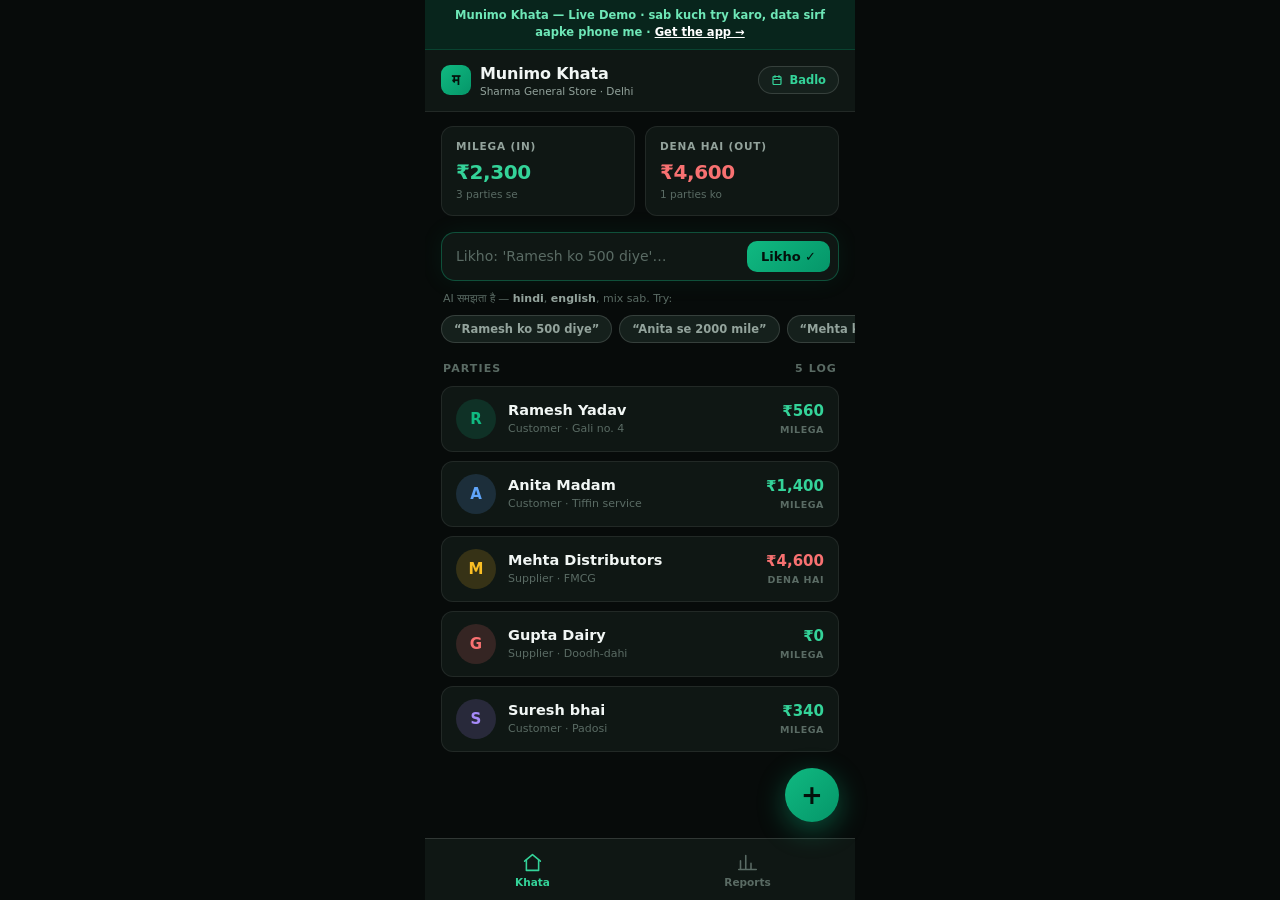
==== demo/khata/index.html @ 2776ffd5 "World-class redesign: cinematic product-first site with live in-browser demos New design system (ass" ====
<!DOCTYPE html>
<html lang="en">
<head>
<meta charset="UTF-8">
<meta name="viewport" content="width=device-width, initial-scale=1.0, maximum-scale=1.0, user-scalable=no">
<meta name="mobile-web-app-capable" content="yes">
<meta name="apple-mobile-web-app-capable" content="yes">
<meta name="theme-color" content="#10b981">
<title>Munimo Khata — Live Demo</title>
<meta name="robots" content="noindex">
<link rel="icon" type="image/svg+xml" href="../../assets/munimo-icon.svg">
<style>
:root{
  --bg:#070b0a;--bg2:#0a100e;--surface:#0f1714;--s2:#15201c;--s3:#1b2920;
  --b:rgba(255,255,255,.08);--b2:rgba(255,255,255,.14);
  --t:#f1f6f4;--m:#93a39c;--f:#5a6b64;
  --em:#10b981;--em2:#34d399;--em3:#6ee7b7;
  --gold:#fbbf24;--red:#f87171;--blue:#60a5fa;
  --r:12px;
  --safe-bottom: env(safe-area-inset-bottom, 0px);
}
*{box-sizing:border-box;margin:0;padding:0;-webkit-tap-highlight-color:transparent}
html,body{height:100%;max-width:430px;margin:0 auto;background:var(--bg);overflow:hidden}
body{font-family:system-ui,-apple-system,'Segoe UI',Roboto,'Noto Sans','Noto Sans Devanagari',sans-serif;color:var(--t);font-size:15px;line-height:1.5;-webkit-font-smoothing:antialiased;display:flex;flex-direction:column}
button{cursor:pointer;font-family:inherit;border:none;background:none;color:inherit}
input,select{font-family:inherit}

.demo-bar{background:rgba(16,185,129,.15);border-bottom:1px solid rgba(16,185,129,.2);padding:7px 14px;font-size:11.5px;font-weight:600;color:var(--em3);text-align:center;flex-shrink:0}
.demo-bar a{color:#fff;text-decoration:underline}

.header{padding:12px 16px;display:flex;align-items:center;justify-content:space-between;border-bottom:1px solid var(--b);flex-shrink:0;background:var(--surface)}
.hleft{display:flex;align-items:center;gap:9px}
.hlogo{width:30px;height:30px;border-radius:9px;background:linear-gradient(135deg,#10b981,#059669);display:flex;align-items:center;justify-content:center;font-weight:800;color:#04110b;font-size:15px}
.htitle{font-weight:800;font-size:16px;letter-spacing:-.01em}
.hsub{font-size:10.5px;color:var(--m);margin-top:-2px}
.bizswitch{background:var(--s2);border:1px solid var(--b2);border-radius:20px;padding:6px 12px;font-size:11.5px;font-weight:700;color:var(--em2);display:flex;align-items:center;gap:6px}

.main{flex:1;overflow-y:auto;padding-bottom:calc(70px + var(--safe-bottom));position:relative;overscroll-behavior:contain}
.screen{display:none}
.screen.active{display:block;animation:fadein .18s ease}
@keyframes fadein{from{opacity:0;transform:translateY(6px)}to{opacity:1;transform:none}}

/* summary */
.summary{display:flex;gap:10px;padding:14px 16px 6px}
.sumcard{flex:1;background:var(--surface);border:1px solid var(--b);border-radius:var(--r);padding:12px 14px}
.sumcard .lbl{font-size:10.5px;font-weight:700;letter-spacing:.08em;text-transform:uppercase;color:var(--m)}
.sumcard .val{font-size:20px;font-weight:800;margin-top:2px;letter-spacing:-.02em}
.val.green{color:var(--em2)}
.val.red{color:var(--red)}
.sumcard .hint{font-size:10.5px;color:var(--f)}

/* smart entry */
.smartwrap{padding:10px 16px 4px}
.smart{display:flex;gap:8px;background:var(--surface);border:1px solid rgba(16,185,129,.35);border-radius:14px;padding:8px 8px 8px 14px;box-shadow:0 0 24px rgba(16,185,129,.08)}
.smart input{flex:1;background:none;border:none;outline:none;color:var(--t);font-size:14px;min-width:0}
.smart input::placeholder{color:var(--f)}
.smart .go{background:linear-gradient(135deg,#10b981,#059669);color:#04110b;font-weight:800;border-radius:10px;padding:8px 14px;font-size:13px;flex-shrink:0}
.smarthint{font-size:11px;color:var(--f);padding:6px 18px 0;line-height:1.5}
.smarthint b{color:var(--m);font-weight:600}
.chiprow{display:flex;gap:7px;padding:8px 16px 2px;overflow-x:auto;scrollbar-width:none}
.chiprow::-webkit-scrollbar{display:none}
.chip{flex-shrink:0;background:var(--s2);border:1px solid var(--b2);border-radius:18px;padding:6px 12px;font-size:11.5px;font-weight:600;color:var(--m);transition:all .15s}
.chip:active{transform:scale(.96);border-color:var(--em);color:var(--em2)}

/* parties */
.sect-title{padding:16px 18px 8px;font-size:11px;font-weight:800;letter-spacing:.1em;text-transform:uppercase;color:var(--f);display:flex;justify-content:space-between;align-items:center}
.plist{padding:0 16px}
.party{display:flex;align-items:center;gap:12px;background:var(--surface);border:1px solid var(--b);border-radius:var(--r);padding:12px 14px;margin-bottom:9px;cursor:pointer;transition:border-color .15s,transform .1s}
.party:active{transform:scale(.99);border-color:var(--b2)}
.pav{width:40px;height:40px;border-radius:50%;display:flex;align-items:center;justify-content:center;font-weight:800;font-size:15px;flex-shrink:0}
.pinfo{flex:1;min-width:0}
.pname{font-weight:700;font-size:14.5px;white-space:nowrap;overflow:hidden;text-overflow:ellipsis}
.pmeta{font-size:11px;color:var(--f)}
.pbal{text-align:right}
.pbal .amt{font-weight:800;font-size:15px}
.pbal .tag{font-size:9.5px;font-weight:700;letter-spacing:.06em;text-transform:uppercase;color:var(--f)}

/* ledger screen */
.back{display:flex;align-items:center;gap:8px;padding:14px 18px 4px;color:var(--em2);font-weight:700;font-size:13px}
.lhead{display:flex;align-items:center;gap:12px;padding:10px 18px}
.lbal{margin:6px 16px 12px;background:var(--surface);border:1px solid var(--b);border-radius:var(--r);padding:14px;display:flex;justify-content:space-between;align-items:center}
.lbal .big{font-size:24px;font-weight:800;letter-spacing:-.02em}
.wabtn{background:rgba(37,211,102,.14);border:1px solid rgba(37,211,102,.4);color:#4ade80;border-radius:10px;padding:9px 13px;font-weight:700;font-size:12px}
.entries{padding:0 16px}
.entry{display:flex;justify-content:space-between;gap:10px;background:var(--surface);border:1px solid var(--b);border-radius:var(--r);padding:11px 14px;margin-bottom:8px;animation:fadein .25s ease}
.entry .note{font-size:13.5px;font-weight:600}
.entry .date{font-size:10.5px;color:var(--f)}
.entry .eamt{font-weight:800;font-size:15px;text-align:right}
.entry .rb{font-size:10px;color:var(--f);text-align:right}

/* reports */
.repcard{margin:12px 16px;background:var(--surface);border:1px solid var(--b);border-radius:var(--r);padding:16px}
.repcard h3{font-size:13px;margin-bottom:10px}
.bar{display:flex;align-items:center;gap:10px;margin-bottom:9px}
.bar .bl{width:64px;font-size:11px;color:var(--m);flex-shrink:0}
.bar .bt{flex:1;height:14px;background:var(--s2);border-radius:7px;overflow:hidden}
.bar .bf{height:100%;border-radius:7px;background:linear-gradient(90deg,#059669,#34d399);transition:width .6s cubic-bezier(.2,.8,.2,1)}
.bar .bv{width:70px;font-size:11px;font-weight:700;text-align:right;flex-shrink:0}

/* toast */
.toast{position:fixed;left:50%;bottom:calc(84px + var(--safe-bottom));transform:translateX(-50%) translateY(20px);background:#0c1512;border:1px solid rgba(16,185,129,.5);color:var(--em3);padding:11px 18px;border-radius:12px;font-size:13px;font-weight:600;opacity:0;pointer-events:none;transition:all .25s;z-index:99;box-shadow:0 10px 40px rgba(0,0,0,.6);max-width:88%;text-align:center}
.toast.show{opacity:1;transform:translateX(-50%) translateY(0)}

/* bottom nav */
.bottomnav{position:fixed;bottom:0;left:50%;transform:translateX(-50%);width:100%;max-width:430px;height:calc(62px + var(--safe-bottom));padding-bottom:var(--safe-bottom);background:var(--surface);border-top:1px solid var(--b2);display:flex;z-index:50}
.tab{flex:1;display:flex;flex-direction:column;align-items:center;justify-content:center;gap:3px;color:var(--f);font-size:10.5px;font-weight:600;transition:color .15s}
.tab.active{color:var(--em2)}
.tab svg{width:21px;height:21px;stroke:currentColor;fill:none;stroke-width:1.8;stroke-linecap:round;stroke-linejoin:round}

/* modal add entry */
.sheet{position:fixed;inset:0;background:rgba(0,0,0,.6);backdrop-filter:blur(3px);display:none;align-items:flex-end;justify-content:center;z-index:80}
.sheet.open{display:flex}
.sheetin{width:100%;max-width:430px;background:var(--bg2);border-top:1px solid var(--b2);border-radius:20px 20px 0 0;padding:18px 18px calc(18px + var(--safe-bottom));animation:up .22s cubic-bezier(.2,.8,.2,1)}
@keyframes up{from{transform:translateY(40%);opacity:.4}to{transform:none;opacity:1}}
.sheetin h3{font-size:15px;margin-bottom:12px}
.gavegot{display:flex;gap:8px;margin-bottom:12px}
.gg{flex:1;border-radius:12px;padding:12px;font-weight:800;font-size:14px;border:1px solid var(--b2);background:var(--s2);color:var(--m)}
.gg.gave.sel{background:rgba(248,113,113,.15);border-color:var(--red);color:var(--red)}
.gg.got.sel{background:rgba(16,185,129,.15);border-color:var(--em);color:var(--em2)}
.field{margin-bottom:11px}
.field label{display:block;font-size:11px;font-weight:700;color:var(--m);margin-bottom:5px;letter-spacing:.05em;text-transform:uppercase}
.field input,.field select{width:100%;background:var(--s2);border:1px solid var(--b2);border-radius:10px;padding:11px 13px;color:var(--t);font-size:15px;outline:none}
.field input:focus{border-color:var(--em)}
.savebtn{width:100%;background:linear-gradient(135deg,#10b981,#059669);color:#04110b;font-weight:800;font-size:15px;border-radius:12px;padding:14px;margin-top:4px}
.cancel{width:100%;text-align:center;color:var(--f);font-size:13px;font-weight:600;padding:12px 0 0}

/* fab */
.fab{position:fixed;right:calc(50% - 215px + 16px);bottom:calc(78px + var(--safe-bottom));width:54px;height:54px;border-radius:50%;background:linear-gradient(135deg,#10b981,#059669);color:#04110b;font-size:26px;font-weight:700;display:flex;align-items:center;justify-content:center;box-shadow:0 8px 28px rgba(16,185,129,.4);z-index:60;transition:transform .15s}
@media (max-width:430px){.fab{right:16px}}
.fab:active{transform:scale(.93)}
</style>
</head>
<body>
<div class="demo-bar">Munimo Khata — Live Demo · sab kuch try karo, data sirf aapke phone me · <a href="../../khata.html">Get the app →</a></div>

<header class="header">
  <div class="hleft">
    <div class="hlogo">म</div>
    <div>
      <div class="htitle">Munimo Khata</div>
      <div class="hsub" id="bizname">Sharma General Store · Delhi</div>
    </div>
  </div>
  <button class="bizswitch" id="bizbtn">
    <svg width="12" height="12" viewBox="0 0 24 24" fill="none" stroke="currentColor" stroke-width="2.4" stroke-linecap="round"><path d="M8 3v4M16 3v4M4 11h16M4 7a2 2 0 012-2h12a2 2 0 012 2v12a2 2 0 01-2 2H6a2 2 0 01-2-2z"/></svg>
    Badlo
  </button>
</header>

<main class="main">
  <!-- HOME -->
  <section class="screen active" id="scr-home">
    <div class="summary">
      <div class="sumcard"><div class="lbl">Milega (In)</div><div class="val green" id="sum-in">₹0</div><div class="hint" id="sum-in-n"></div></div>
      <div class="sumcard"><div class="lbl">Dena hai (Out)</div><div class="val red" id="sum-out">₹0</div><div class="hint" id="sum-out-n"></div></div>
    </div>

    <div class="smartwrap">
      <div class="smart">
        <input id="smartin" type="text" placeholder="Likho: 'Ramesh ko 500 diye'…" autocomplete="off">
        <button class="go" id="smartgo">Likho ✓</button>
      </div>
    </div>
    <div class="smarthint">AI समझता है — <b>hindi</b>, <b>english</b>, mix sab. Try:</div>
    <div class="chiprow" id="chips"></div>

    <div class="sect-title"><span>Parties</span><span id="pcount"></span></div>
    <div class="plist" id="plist"></div>
  </section>

  <!-- LEDGER -->
  <section class="screen" id="scr-ledger">
    <button class="back" id="backbtn">
      <svg width="16" height="16" viewBox="0 0 24 24" fill="none" stroke="currentColor" stroke-width="2.4" stroke-linecap="round" stroke-linejoin="round"><path d="M15 18l-6-6 6-6"/></svg>
      Sab parties
    </button>
    <div class="lhead">
      <div class="pav" id="lav" style="background:rgba(16,185,129,.18);color:var(--em2)">R</div>
      <div>
        <div class="pname" id="lname" style="font-size:17px">—</div>
        <div class="pmeta" id="lmeta">—</div>
      </div>
    </div>
    <div class="lbal">
      <div>
        <div class="sumcard-lbl" style="font-size:10.5px;font-weight:700;letter-spacing:.08em;text-transform:uppercase;color:var(--m)" id="lbal-lbl">Balance</div>
        <div class="big" id="lbal-amt">₹0</div>
      </div>
      <button class="wabtn" id="remindbtn">WhatsApp yaad dilao</button>
    </div>
    <div class="sect-title"><span>Len-den</span></div>
    <div class="entries" id="entries"></div>
  </section>

  <!-- REPORTS -->
  <section class="screen" id="scr-reports">
    <div class="sect-title" style="padding-top:20px"><span>Is mahine ka hisaab</span></div>
    <div class="repcard">
      <h3 id="rep-month">July 2026</h3>
      <div id="repbars"></div>
    </div>
    <div class="repcard">
      <h3>Business ki sehat</h3>
      <div class="bar"><div class="bl">Milega</div><div class="bt"><div class="bf" id="rb-in" style="width:0%"></div></div><div class="bv green" id="rv-in">₹0</div></div>
      <div class="bar"><div class="bl">Dena</div><div class="bt"><div class="bf" id="rb-out" style="width:0%;background:linear-gradient(90deg,#b91c1c,#f87171)"></div></div><div class="bv" id="rv-out" style="color:var(--red)">₹0</div></div>
      <div style="font-size:11.5px;color:var(--f);margin-top:8px" id="rep-note"></div>
    </div>
  </section>
</main>

<button class="fab" id="fabbtn">+</button>

<div class="toast" id="toast"></div>

<!-- ADD ENTRY SHEET -->
<div class="sheet" id="sheet">
  <div class="sheetin">
    <h3>Nayi entry</h3>
    <div class="gavegot">
      <button class="gg gave sel" id="gg-gave">Maine diye ↓</button>
      <button class="gg got" id="gg-got">Mujhe mile ↑</button>
    </div>
    <div class="field"><label>Party</label><select id="f-party"></select></div>
    <div class="field"><label>Amount (₹)</label><input id="f-amt" type="number" inputmode="numeric" placeholder="500"></div>
    <div class="field"><label>Note (kya tha?)</label><input id="f-note" type="text" placeholder="udhaar / saman / payment…"></div>
    <button class="savebtn" id="savebtn">Save karo</button>
    <button class="cancel" id="cancelbtn">Cancel</button>
  </div>
</div>

<!-- BOTTOM NAV -->
<nav class="bottomnav">
  <button class="tab active" data-scr="home">
    <svg viewBox="0 0 24 24"><path d="M3 10.5L12 3l9 7.5"/><path d="M5 9.5V21h14V9.5"/></svg>
    Khata
  </button>
  <button class="tab" data-scr="reports">
    <svg viewBox="0 0 24 24"><path d="M4 20V10M10 20V4M16 20v-7M22 20H2"/></svg>
    Reports
  </button>
</nav>

<script>
'use strict';
// ─── Business presets: real, practical Indian data ───
const BIZ = [
 {
  name:'Sharma General Store', place:'Karol Bagh, Delhi', type:'Kirana',
  parties:[
   {n:'Ramesh Yadav', tag:'Customer · Gali no. 4', e:[
     {d:-12,note:'Udhaar — atta, tel, chini',amt:850,dir:1},
     {d:-9,note:'Payment mila (GPay)',amt:500,dir:-1},
     {d:-4,note:'Udhaar — doodh, bread',amt:210,dir:1},
   ]},
   {n:'Anita Madam', tag:'Customer · Tiffin service', e:[
     {d:-15,note:'Mahine ka saman',amt:3400,dir:1},
     {d:-2,note:'Cash payment',amt:2000,dir:-1},
   ]},
   {n:'Mehta Distributors', tag:'Supplier · FMCG', e:[
     {d:-11,note:'Stock — biscuit, namkeen',amt:12600,dir:-1},
     {d:-6,note:'Payment kiya (cheque)',amt:8000,dir:1},
   ]},
   {n:'Gupta Dairy', tag:'Supplier · Doodh-dahi', e:[
     {d:-7,note:'Hafte ka doodh',amt:4550,dir:-1},
     {d:-1,note:'Payment kiya (cash)',amt:4550,dir:1},
   ]},
   {n:'Suresh bhai', tag:'Customer · Padosi', e:[
     {d:-3,note:'Udhaar — cold drink, chips',amt:340,dir:1},
   ]},
  ],
  chips:['Ramesh ko 500 diye','Anita se 2000 mile','Mehta ko 3000 diye','Suresh se 340 aaye']
 },
 {
  name:'Verma Construction', place:'Six Mile, Guwahati', type:'Contractor',
  parties:[
   {n:'Borah Builders', tag:'Client · Site: GS Road', e:[
     {d:-20,note:'RA bill #3 raised',amt:250000,dir:1},
     {d:-8,note:'Payment mila (NEFT)',amt:150000,dir:-1},
   ]},
   {n:'Das Cement Agency', tag:'Supplier · Cement', e:[
     {d:-14,note:'200 bags OPC',amt:78000,dir:-1},
     {d:-5,note:'Payment kiya',amt:50000,dir:1},
   ]},
   {n:'Labour — Site A', tag:'12 mazdoor', e:[
     {d:-6,note:'Hafta — 12 log',amt:38400,dir:-1},
     {d:-6,note:'Advance diya — Bhola',amt:2000,dir:-1},
     {d:0,note:'Hafta paid',amt:40400,dir:1},
   ]},
   {n:'JCB Rental — Kalita', tag:'Machine bhada', e:[
     {d:-9,note:'3 din JCB',amt:13500,dir:-1},
   ]},
  ],
  chips:['Borah se 1 lakh mile','Das Cement ko 20000 diye','Labour ka hafta 38400','Kalita ko 13500 diye']
 },
 {
  name:'Meera Fashion Boutique', place:'Ring Road, Surat', type:'Boutique',
  parties:[
   {n:'Kavita ben', tag:'Customer · Regular', e:[
     {d:-10,note:'2 saree — silai ke saath',amt:5600,dir:1},
     {d:-3,note:'Payment (UPI)',amt:3000,dir:-1},
   ]},
   {n:'Radhika Textiles', tag:'Supplier · Kapda', e:[
     {d:-12,note:'Fabric — 40m',amt:18200,dir:-1},
     {d:-4,note:'Payment kiya',amt:10000,dir:1},
   ]},
   {n:'Priya didi', tag:'Customer · Shaadi order', e:[
     {d:-6,note:'Lehenga order — advance baki',amt:14500,dir:1},
     {d:-6,note:'Advance mila',amt:5000,dir:-1},
   ]},
   {n:'Karigar Aslam', tag:'Silai · Piece-rate', e:[
     {d:-2,note:'15 piece silai',amt:4500,dir:-1},
   ]},
  ],
  chips:['Kavita se 2600 mile','Radhika ko 8200 diye','Priya se 9500 aaye','Aslam ko 4500 diye']
 }
];

// ─── State ───
let bizIdx = 0, curParty = null, ggDir = 1; // dir: 1 = they owe us more (we gave), -1 = we received/owe
const LS='munimo-khata-demo-v1';
let data;
try{ data = JSON.parse(localStorage.getItem(LS)) || null; }catch(e){ data=null; }
if(!data){ data = { bizIdx:0, biz: BIZ.map(b=>({parties:b.parties.map(p=>({n:p.n,tag:p.tag,e:p.e.map(x=>({...x}))}))})) }; }
bizIdx = data.bizIdx || 0;

const $=id=>document.getElementById(id);
const fmt=n=>'₹'+Math.abs(Math.round(n)).toLocaleString('en-IN');
const today=new Date();
const dstr=off=>{const d=new Date(today.getTime()+off*864e5);return d.toLocaleDateString('en-IN',{day:'numeric',month:'short'})};
const AVCOL=['16,185,129','96,165,250','251,191,36','248,113,113','167,139,250','45,212,191'];

function parties(){ return data.biz[bizIdx].parties; }
function bal(p){ return p.e.reduce((s,x)=>s+x.amt*x.dir,0); } // + => milega (they owe us), - => dena

function save(){ try{ data.bizIdx=bizIdx; localStorage.setItem(LS,JSON.stringify(data)); }catch(e){} }

function toast(msg){ const t=$('toast'); t.textContent=msg; t.classList.add('show'); clearTimeout(t._t); t._t=setTimeout(()=>t.classList.remove('show'),2400); }

// ─── Render home ───
function renderHome(){
  const B=BIZ[bizIdx];
  $('bizname').textContent=B.name+' · '+B.place.split(',')[1];
  let tin=0,tout=0,nin=0,nout=0;
  const pl=$('plist'); pl.innerHTML='';
  parties().forEach((p,i)=>{
    const b=bal(p);
    if(b>0){tin+=b;nin++;} else if(b<0){tout+=-b;nout++;}
    const c=AVCOL[i%AVCOL.length];
    const div=document.createElement('div'); div.className='party';
    div.innerHTML=`<div class="pav" style="background:rgba(${c},.16);color:rgb(${c})">${p.n[0]}</div>
      <div class="pinfo"><div class="pname">${p.n}</div><div class="pmeta">${p.tag}</div></div>
      <div class="pbal"><div class="amt" style="color:${b>=0?'var(--em2)':'var(--red)'}">${fmt(b)}</div>
      <div class="tag">${b>=0?'milega':'dena hai'}</div></div>`;
    div.onclick=()=>openLedger(i);
    pl.appendChild(div);
  });
  $('sum-in').textContent=fmt(tin); $('sum-out').textContent=fmt(tout);
  $('sum-in-n').textContent=nin+' parties se'; $('sum-out-n').textContent=nout+' parties ko';
  $('pcount').textContent=parties().length+' log';
  const ch=$('chips'); ch.innerHTML='';
  B.chips.forEach(c=>{ const b=document.createElement('button'); b.className='chip'; b.textContent='“'+c+'”'; b.onclick=()=>{ $('smartin').value=c; smartGo(); }; ch.appendChild(b); });
}

// ─── Ledger ───
function openLedger(i){
  curParty=i; const p=parties()[i]; const c=AVCOL[i%AVCOL.length];
  $('lav').style.background=`rgba(${c},.16)`; $('lav').style.color=`rgb(${c})`; $('lav').textContent=p.n[0];
  $('lname').textContent=p.n; $('lmeta').textContent=p.tag;
  const b=bal(p);
  $('lbal-amt').textContent=fmt(b);
  $('lbal-amt').style.color=b>=0?'var(--em2)':'var(--red)';
  $('lbal-lbl').textContent=b>=0?'Aapko milega':'Aapko dena hai';
  const en=$('entries'); en.innerHTML='';
  let run=0;
  const rows=p.e.map(x=>{run+=x.amt*x.dir; return {...x,run};});
  rows.slice().reverse().forEach(x=>{
    const d=document.createElement('div'); d.className='entry';
    d.innerHTML=`<div><div class="note">${x.note}</div><div class="date">${dstr(x.d)}</div></div>
      <div><div class="eamt" style="color:${x.dir>0?'var(--em2)':'var(--red)'}">${x.dir>0?'+':'−'}${fmt(x.amt)}</div>
      <div class="rb">bal ${fmt(x.run)}</div></div>`;
    en.appendChild(d);
  });
  show('ledger');
}
$('backbtn').onclick=()=>show('home');
$('remindbtn').onclick=()=>{ const p=parties()[curParty]; const b=bal(p);
  toast(b>0?`WhatsApp reminder ready: "${p.n} ji, ₹${Math.abs(b).toLocaleString('en-IN')} baki hai 🙏" (demo)`:'Is party ka koi baki nahi!'); };

// ─── Screens ───
function show(s){
  document.querySelectorAll('.screen').forEach(x=>x.classList.remove('active'));
  $('scr-'+ (s==='ledger'?'ledger':s)).classList.add('active');
  document.querySelectorAll('.tab').forEach(t=>t.classList.toggle('active',t.dataset.scr===s));
  if(s==='reports') renderReports();
  if(s==='home') renderHome();
}
document.querySelectorAll('.tab').forEach(t=>t.onclick=()=>show(t.dataset.scr));

// ─── Reports ───
function renderReports(){
  $('rep-month').textContent=today.toLocaleDateString('en-IN',{month:'long',year:'numeric'})+' — '+BIZ[bizIdx].type;
  let tin=0,tout=0;
  const per=[];
  parties().forEach(p=>{ const b=bal(p); if(b>0)tin+=b; else tout+=-b; per.push({n:p.n,v:Math.abs(b)}); });
  per.sort((a,b)=>b.v-a.v);
  const mx=Math.max(...per.map(x=>x.v),1);
  $('repbars').innerHTML=per.slice(0,5).map((x,i)=>`<div class="bar"><div class="bl">${x.n.split(' ')[0]}</div><div class="bt"><div class="bf" style="width:0%" data-w="${Math.round(x.v/mx*100)}"></div></div><div class="bv">${fmt(x.v)}</div></div>`).join('');
  requestAnimationFrame(()=>requestAnimationFrame(()=>{ document.querySelectorAll('#repbars .bf').forEach(b=>b.style.width=b.dataset.w+'%'); }));
  const t=Math.max(tin,tout,1);
  $('rb-in').dataset.w=Math.round(tin/t*100); $('rb-out').dataset.w=Math.round(tout/t*100);
  $('rv-in').textContent=fmt(tin); $('rv-out').textContent=fmt(tout);
  requestAnimationFrame(()=>requestAnimationFrame(()=>{ $('rb-in').style.width=$('rb-in').dataset.w+'%'; $('rb-out').style.width=$('rb-out').dataset.w+'%'; }));
  $('rep-note').textContent = tin>=tout ? 'Aapka business plus me hai — milne wala paisa zyada hai.' : 'Dhyan do — dena zyada hai, wasooli tez karo.';
}

// ─── Add entry sheet ───
function openSheet(pre){
  const sel=$('f-party'); sel.innerHTML='';
  parties().forEach((p,i)=>{ const o=document.createElement('option'); o.value=i; o.textContent=p.n; sel.appendChild(o); });
  if(pre&&pre.party!=null) sel.value=pre.party;
  else if(curParty!=null && $('scr-ledger').classList.contains('active')) sel.value=curParty;
  $('f-amt').value=pre&&pre.amt?pre.amt:''; $('f-note').value=pre&&pre.note?pre.note:'';
  setGG(pre&&pre.dir?pre.dir:1);
  $('sheet').classList.add('open');
}
function setGG(d){ ggDir=d; $('gg-gave').classList.toggle('sel',d===1); $('gg-got').classList.toggle('sel',d===-1); }
$('gg-gave').onclick=()=>setGG(1); $('gg-got').onclick=()=>setGG(-1);
$('fabbtn').onclick=()=>openSheet();
$('cancelbtn').onclick=()=>$('sheet').classList.remove('open');
$('sheet').onclick=e=>{ if(e.target===$('sheet')) $('sheet').classList.remove('open'); };
$('savebtn').onclick=()=>{
  const pi=+$('f-party').value, amt=+$('f-amt').value;
  if(!amt||amt<=0){ toast('Amount likho pehle'); return; }
  const note=$('f-note').value||(ggDir===1?'Diye':'Mile');
  parties()[pi].e.push({d:0,note,amt,dir:ggDir});
  save(); $('sheet').classList.remove('open');
  toast('Entry ho gayi ✓ — '+parties()[pi].n+' '+(ggDir===1?'ko diye':'se mile')+' '+fmt(amt));
  if($('scr-ledger').classList.contains('active')&&curParty===pi) openLedger(pi); else renderHome();
};

// ─── Smart entry: Hindi/English natural language parse (demo) ───
function smartParse(txt){
  const t=txt.trim(); if(!t) return null;
  // amount: supports "1 lakh", "20 hazar", plain numbers
  let amt=null;
  const lakh=t.match(/([\d.]+)\s*(lakh|lac|लाख)/i); const haz=t.match(/([\d.]+)\s*(hazar|hazaar|k|हज़ार|हजार)/i);
  if(lakh) amt=parseFloat(lakh[1])*100000; else if(haz) amt=parseFloat(haz[1])*1000;
  else { const m=t.match(/(\d[\d,]*)/); if(m) amt=parseInt(m[1].replace(/,/g,'')); }
  if(!amt) return null;
  // direction: gave vs received
  const gave=/(ko\s|diye|diya|paid|pay|de diya|दिए|दिया|को)/i.test(t);
  const got=/(se\s|mile|mila|aaye|aya|received|got|से|मिले|आए)/i.test(t);
  const dir = got&&!gave ? -1 : 1;
  // party: fuzzy match first word(s) against names
  let best=0, bi=0;
  parties().forEach((p,i)=>{
    const words=p.n.toLowerCase().split(/\s+/);
    let sc=0; t.toLowerCase().split(/\s+/).forEach(w=>{ if(w.length>2 && words.some(x=>x.startsWith(w)||w.startsWith(x))) sc++; });
    if(sc>best){best=sc;bi=i;}
  });
  return {party:bi,amt,dir,note:t};
}
function smartGo(){
  const r=smartParse($('smartin').value);
  if(!r){ toast('Samajh nahi aaya — amount ke saath likho, jaise "Ramesh ko 500 diye"'); return; }
  openSheet(r);
  toast('AI ne samjha ✓ — check karke Save dabao');
  $('smartin').value='';
}
$('smartgo').onclick=smartGo;
$('smartin').addEventListener('keydown',e=>{ if(e.key==='Enter') smartGo(); });

// ─── Business switcher ───
$('bizbtn').onclick=()=>{
  bizIdx=(bizIdx+1)%BIZ.length; curParty=null; save();
  renderHome(); show('home');
  toast('Ab dekh rahe ho: '+BIZ[bizIdx].name+' ('+BIZ[bizIdx].type+')');
};

renderHome();
</script>
</body>
</html>
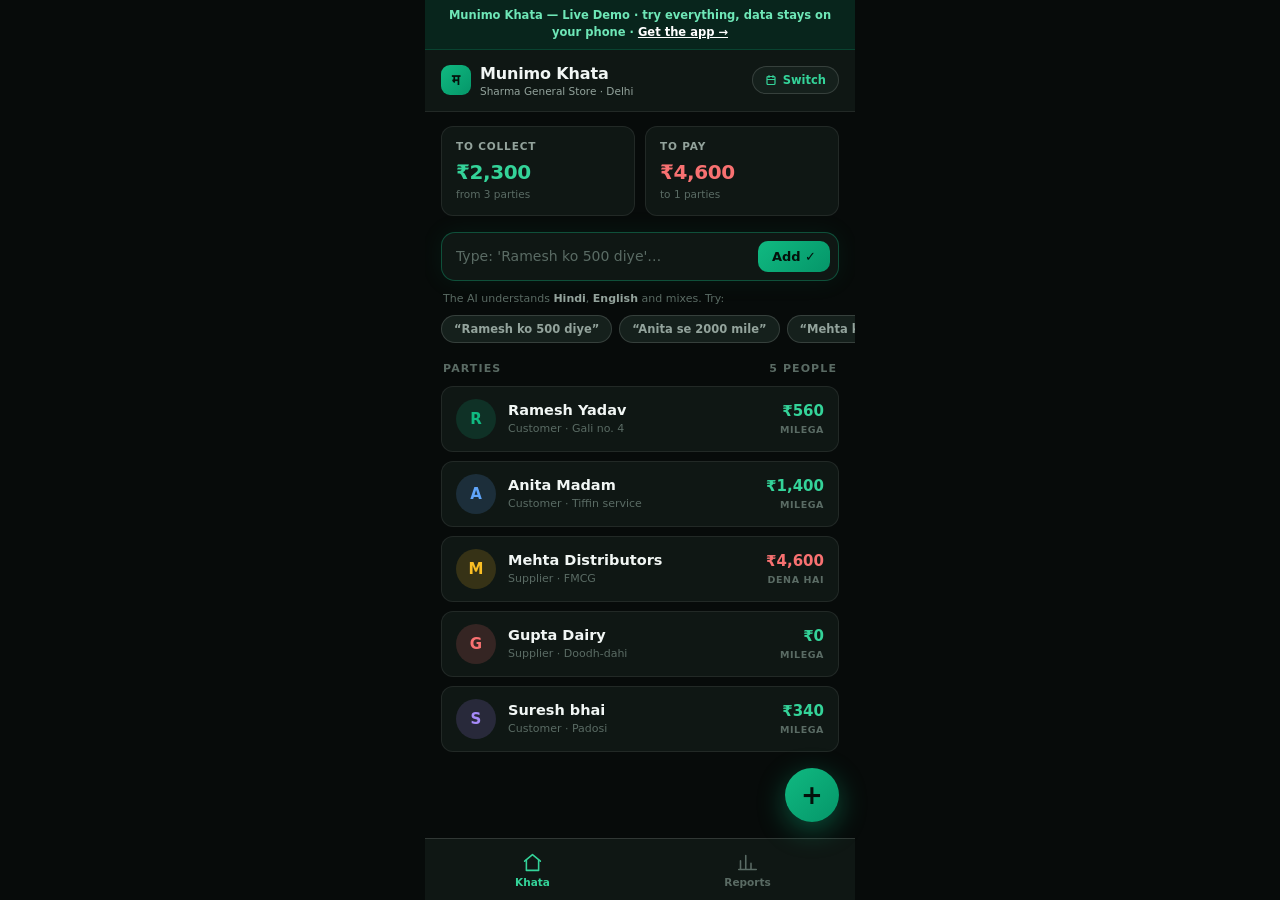
==== commit 6bac5242: "Simple English for all of India, web+mobile hero, Marathi/Telugu AI, SEO Replace all Hinglish site c" ====
--- a/demo/khata/index.html
+++ b/demo/khata/index.html
@@ -131,7 +131,7 @@
 </style>
 </head>
 <body>
-<div class="demo-bar">Munimo Khata — Live Demo · sab kuch try karo, data sirf aapke phone me · <a href="../../khata.html">Get the app →</a></div>
+<div class="demo-bar">Munimo Khata — Live Demo · try everything, data stays on your phone · <a href="../../khata.html">Get the app →</a></div>
 
 <header class="header">
   <div class="hleft">
@@ -143,7 +143,7 @@
   </div>
   <button class="bizswitch" id="bizbtn">
     <svg width="12" height="12" viewBox="0 0 24 24" fill="none" stroke="currentColor" stroke-width="2.4" stroke-linecap="round"><path d="M8 3v4M16 3v4M4 11h16M4 7a2 2 0 012-2h12a2 2 0 012 2v12a2 2 0 01-2 2H6a2 2 0 01-2-2z"/></svg>
-    Badlo
+    Switch
   </button>
 </header>
 
@@ -151,17 +151,17 @@
   <!-- HOME -->
   <section class="screen active" id="scr-home">
     <div class="summary">
-      <div class="sumcard"><div class="lbl">Milega (In)</div><div class="val green" id="sum-in">₹0</div><div class="hint" id="sum-in-n"></div></div>
-      <div class="sumcard"><div class="lbl">Dena hai (Out)</div><div class="val red" id="sum-out">₹0</div><div class="hint" id="sum-out-n"></div></div>
+      <div class="sumcard"><div class="lbl">To collect</div><div class="val green" id="sum-in">₹0</div><div class="hint" id="sum-in-n"></div></div>
+      <div class="sumcard"><div class="lbl">To pay</div><div class="val red" id="sum-out">₹0</div><div class="hint" id="sum-out-n"></div></div>
     </div>
 
     <div class="smartwrap">
       <div class="smart">
-        <input id="smartin" type="text" placeholder="Likho: 'Ramesh ko 500 diye'…" autocomplete="off">
-        <button class="go" id="smartgo">Likho ✓</button>
+        <input id="smartin" type="text" placeholder="Type: 'Ramesh ko 500 diye'…" autocomplete="off">
+        <button class="go" id="smartgo">Add ✓</button>
       </div>
     </div>
-    <div class="smarthint">AI समझता है — <b>hindi</b>, <b>english</b>, mix sab. Try:</div>
+    <div class="smarthint">The AI understands <b>Hindi</b>, <b>English</b> and mixes. Try:</div>
     <div class="chiprow" id="chips"></div>
 
     <div class="sect-title"><span>Parties</span><span id="pcount"></span></div>
@@ -172,7 +172,7 @@
   <section class="screen" id="scr-ledger">
     <button class="back" id="backbtn">
       <svg width="16" height="16" viewBox="0 0 24 24" fill="none" stroke="currentColor" stroke-width="2.4" stroke-linecap="round" stroke-linejoin="round"><path d="M15 18l-6-6 6-6"/></svg>
-      Sab parties
+      All parties
     </button>
     <div class="lhead">
       <div class="pav" id="lav" style="background:rgba(16,185,129,.18);color:var(--em2)">R</div>
@@ -186,23 +186,23 @@
         <div class="sumcard-lbl" style="font-size:10.5px;font-weight:700;letter-spacing:.08em;text-transform:uppercase;color:var(--m)" id="lbal-lbl">Balance</div>
         <div class="big" id="lbal-amt">₹0</div>
       </div>
-      <button class="wabtn" id="remindbtn">WhatsApp yaad dilao</button>
-    </div>
-    <div class="sect-title"><span>Len-den</span></div>
+      <button class="wabtn" id="remindbtn">WhatsApp reminder</button>
+    </div>
+    <div class="sect-title"><span>Entries</span></div>
     <div class="entries" id="entries"></div>
   </section>
 
   <!-- REPORTS -->
   <section class="screen" id="scr-reports">
-    <div class="sect-title" style="padding-top:20px"><span>Is mahine ka hisaab</span></div>
+    <div class="sect-title" style="padding-top:20px"><span>This month</span></div>
     <div class="repcard">
       <h3 id="rep-month">July 2026</h3>
       <div id="repbars"></div>
     </div>
     <div class="repcard">
-      <h3>Business ki sehat</h3>
-      <div class="bar"><div class="bl">Milega</div><div class="bt"><div class="bf" id="rb-in" style="width:0%"></div></div><div class="bv green" id="rv-in">₹0</div></div>
-      <div class="bar"><div class="bl">Dena</div><div class="bt"><div class="bf" id="rb-out" style="width:0%;background:linear-gradient(90deg,#b91c1c,#f87171)"></div></div><div class="bv" id="rv-out" style="color:var(--red)">₹0</div></div>
+      <h3>Business health</h3>
+      <div class="bar"><div class="bl">Collect</div><div class="bt"><div class="bf" id="rb-in" style="width:0%"></div></div><div class="bv green" id="rv-in">₹0</div></div>
+      <div class="bar"><div class="bl">Pay</div><div class="bt"><div class="bf" id="rb-out" style="width:0%;background:linear-gradient(90deg,#b91c1c,#f87171)"></div></div><div class="bv" id="rv-out" style="color:var(--red)">₹0</div></div>
       <div style="font-size:11.5px;color:var(--f);margin-top:8px" id="rep-note"></div>
     </div>
   </section>
@@ -215,15 +215,15 @@
 <!-- ADD ENTRY SHEET -->
 <div class="sheet" id="sheet">
   <div class="sheetin">
-    <h3>Nayi entry</h3>
+    <h3>New entry</h3>
     <div class="gavegot">
-      <button class="gg gave sel" id="gg-gave">Maine diye ↓</button>
-      <button class="gg got" id="gg-got">Mujhe mile ↑</button>
+      <button class="gg gave sel" id="gg-gave">I gave ↓</button>
+      <button class="gg got" id="gg-got">I received ↑</button>
     </div>
     <div class="field"><label>Party</label><select id="f-party"></select></div>
     <div class="field"><label>Amount (₹)</label><input id="f-amt" type="number" inputmode="numeric" placeholder="500"></div>
-    <div class="field"><label>Note (kya tha?)</label><input id="f-note" type="text" placeholder="udhaar / saman / payment…"></div>
-    <button class="savebtn" id="savebtn">Save karo</button>
+    <div class="field"><label>Note (what was it?)</label><input id="f-note" type="text" placeholder="udhaar / goods / payment…"></div>
+    <button class="savebtn" id="savebtn">Save</button>
     <button class="cancel" id="cancelbtn">Cancel</button>
   </div>
 </div>
@@ -355,8 +355,8 @@
     pl.appendChild(div);
   });
   $('sum-in').textContent=fmt(tin); $('sum-out').textContent=fmt(tout);
-  $('sum-in-n').textContent=nin+' parties se'; $('sum-out-n').textContent=nout+' parties ko';
-  $('pcount').textContent=parties().length+' log';
+  $('sum-in-n').textContent='from '+nin+' parties'; $('sum-out-n').textContent='to '+nout+' parties';
+  $('pcount').textContent=parties().length+' people';
   const ch=$('chips'); ch.innerHTML='';
   B.chips.forEach(c=>{ const b=document.createElement('button'); b.className='chip'; b.textContent='“'+c+'”'; b.onclick=()=>{ $('smartin').value=c; smartGo(); }; ch.appendChild(b); });
 }
@@ -369,7 +369,7 @@
   const b=bal(p);
   $('lbal-amt').textContent=fmt(b);
   $('lbal-amt').style.color=b>=0?'var(--em2)':'var(--red)';
-  $('lbal-lbl').textContent=b>=0?'Aapko milega':'Aapko dena hai';
+  $('lbal-lbl').textContent=b>=0?'You will collect':'You need to pay';
   const en=$('entries'); en.innerHTML='';
   let run=0;
   const rows=p.e.map(x=>{run+=x.amt*x.dir; return {...x,run};});
@@ -384,7 +384,7 @@
 }
 $('backbtn').onclick=()=>show('home');
 $('remindbtn').onclick=()=>{ const p=parties()[curParty]; const b=bal(p);
-  toast(b>0?`WhatsApp reminder ready: "${p.n} ji, ₹${Math.abs(b).toLocaleString('en-IN')} baki hai 🙏" (demo)`:'Is party ka koi baki nahi!'); };
+  toast(b>0?`WhatsApp reminder ready: "${p.n} ji, ₹${Math.abs(b).toLocaleString('en-IN')} is pending 🙏" (demo)`:'Nothing pending for this party!'); };
 
 // ─── Screens ───
 function show(s){
@@ -410,7 +410,7 @@
   $('rb-in').dataset.w=Math.round(tin/t*100); $('rb-out').dataset.w=Math.round(tout/t*100);
   $('rv-in').textContent=fmt(tin); $('rv-out').textContent=fmt(tout);
   requestAnimationFrame(()=>requestAnimationFrame(()=>{ $('rb-in').style.width=$('rb-in').dataset.w+'%'; $('rb-out').style.width=$('rb-out').dataset.w+'%'; }));
-  $('rep-note').textContent = tin>=tout ? 'Aapka business plus me hai — milne wala paisa zyada hai.' : 'Dhyan do — dena zyada hai, wasooli tez karo.';
+  $('rep-note').textContent = tin>=tout ? 'Your business is in the green — more money is coming in than going out.' : 'Watch out — you owe more than you will collect. Speed up recovery.';
 }
 
 // ─── Add entry sheet ───
@@ -430,11 +430,11 @@
 $('sheet').onclick=e=>{ if(e.target===$('sheet')) $('sheet').classList.remove('open'); };
 $('savebtn').onclick=()=>{
   const pi=+$('f-party').value, amt=+$('f-amt').value;
-  if(!amt||amt<=0){ toast('Amount likho pehle'); return; }
+  if(!amt||amt<=0){ toast('Enter an amount first'); return; }
   const note=$('f-note').value||(ggDir===1?'Diye':'Mile');
   parties()[pi].e.push({d:0,note,amt,dir:ggDir});
   save(); $('sheet').classList.remove('open');
-  toast('Entry ho gayi ✓ — '+parties()[pi].n+' '+(ggDir===1?'ko diye':'se mile')+' '+fmt(amt));
+  toast('Entry saved ✓ — '+(ggDir===1?'gave ':'received ')+fmt(amt)+(ggDir===1?' to ':' from ')+parties()[pi].n);
   if($('scr-ledger').classList.contains('active')&&curParty===pi) openLedger(pi); else renderHome();
 };
 
@@ -462,9 +462,9 @@
 }
 function smartGo(){
   const r=smartParse($('smartin').value);
-  if(!r){ toast('Samajh nahi aaya — amount ke saath likho, jaise "Ramesh ko 500 diye"'); return; }
+  if(!r){ toast('Could not understand — include an amount, like "Ramesh ko 500 diye"'); return; }
   openSheet(r);
-  toast('AI ne samjha ✓ — check karke Save dabao');
+  toast('The AI understood ✓ — check it and press Save');
   $('smartin').value='';
 }
 $('smartgo').onclick=smartGo;
@@ -474,7 +474,7 @@
 $('bizbtn').onclick=()=>{
   bizIdx=(bizIdx+1)%BIZ.length; curParty=null; save();
   renderHome(); show('home');
-  toast('Ab dekh rahe ho: '+BIZ[bizIdx].name+' ('+BIZ[bizIdx].type+')');
+  toast('Now viewing: '+BIZ[bizIdx].name+' ('+BIZ[bizIdx].type+')');
 };
 
 renderHome();
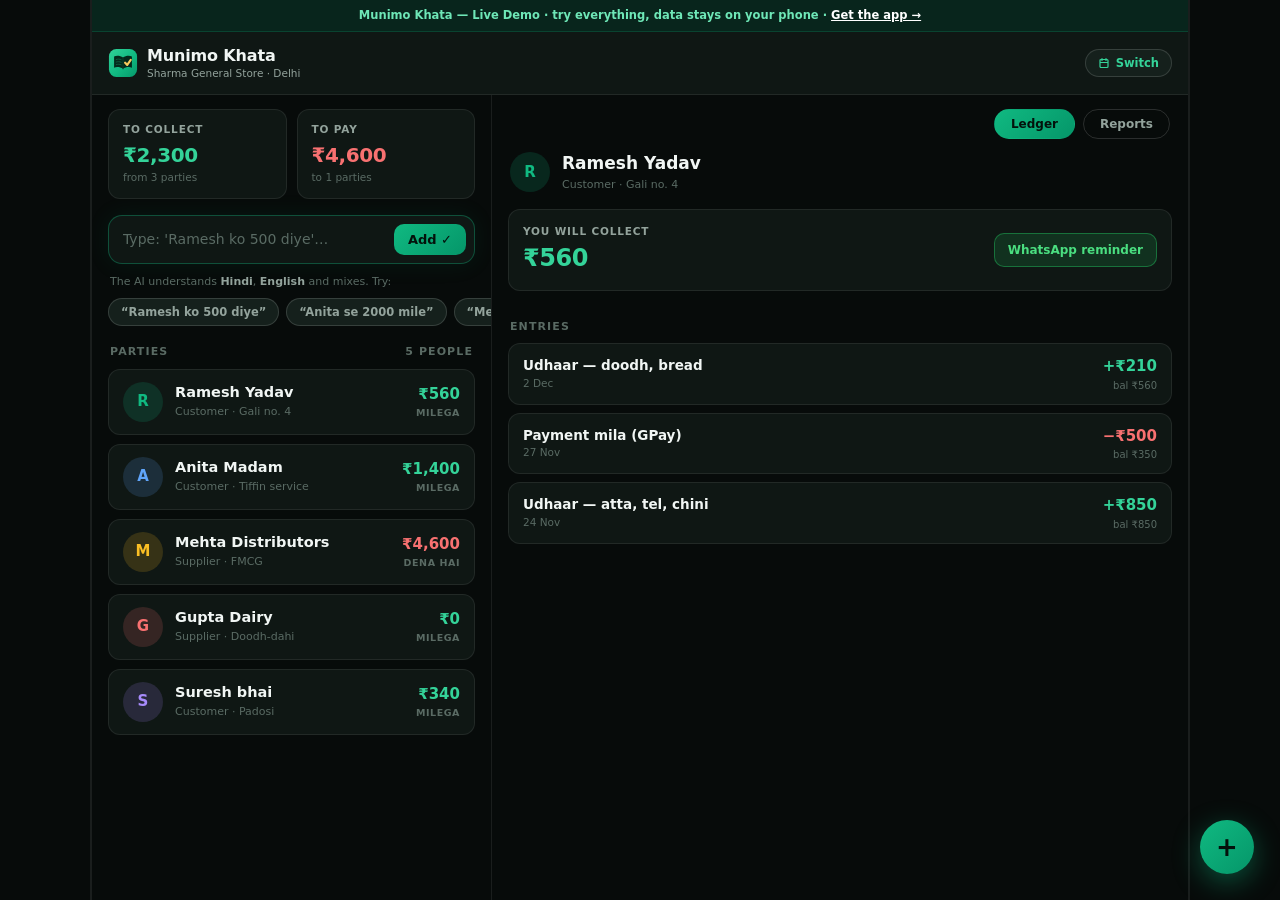
==== commit defd7c61: "Web-view-first product pages, new ledger-book logo, smarter demo AI parser New brand mark: an open b" ====
--- a/demo/khata/index.html
+++ b/demo/khata/index.html
@@ -30,7 +30,7 @@
 
 .header{padding:12px 16px;display:flex;align-items:center;justify-content:space-between;border-bottom:1px solid var(--b);flex-shrink:0;background:var(--surface)}
 .hleft{display:flex;align-items:center;gap:9px}
-.hlogo{width:30px;height:30px;border-radius:9px;background:linear-gradient(135deg,#10b981,#059669);display:flex;align-items:center;justify-content:center;font-weight:800;color:#04110b;font-size:15px}
+.hlogo{width:30px;height:30px;border-radius:9px;display:block}
 .htitle{font-weight:800;font-size:16px;letter-spacing:-.01em}
 .hsub{font-size:10.5px;color:var(--m);margin-top:-2px}
 .bizswitch{background:var(--s2);border:1px solid var(--b2);border-radius:20px;padding:6px 12px;font-size:11.5px;font-weight:700;color:var(--em2);display:flex;align-items:center;gap:6px}
@@ -128,6 +128,22 @@
 .fab{position:fixed;right:calc(50% - 215px + 16px);bottom:calc(78px + var(--safe-bottom));width:54px;height:54px;border-radius:50%;background:linear-gradient(135deg,#10b981,#059669);color:#04110b;font-size:26px;font-weight:700;display:flex;align-items:center;justify-content:center;box-shadow:0 8px 28px rgba(16,185,129,.4);z-index:60;transition:transform .15s}
 @media (max-width:430px){.fab{right:16px}}
 .fab:active{transform:scale(.93)}
+
+/* ─── desktop web view ─── */
+.dtabs{display:none}
+@media(min-width:840px){
+  html,body{max-width:1100px;border-left:1px solid var(--b);border-right:1px solid var(--b)}
+  .main{display:grid;grid-template-columns:400px 1fr;padding-bottom:0}
+  .screen{height:100%;overflow-y:auto}
+  #scr-home{display:block!important;grid-column:1;grid-row:1;border-right:1px solid var(--b)}
+  #scr-ledger,#scr-reports{grid-column:2;grid-row:1}
+  .bottomnav{display:none}
+  .back{display:none}
+  .fab{right:26px;bottom:26px}
+  .dtabs{display:flex;gap:8px;padding:14px 18px 2px;justify-content:flex-end}
+  .dtab{padding:7px 16px;border-radius:18px;font-size:12px;font-weight:700;color:var(--m);border:1px solid var(--b2);cursor:pointer}
+  .dtab.active{color:#04110b;background:linear-gradient(135deg,#10b981,#059669);border-color:transparent}
+}
 </style>
 </head>
 <body>
@@ -135,7 +151,7 @@
 
 <header class="header">
   <div class="hleft">
-    <div class="hlogo">म</div>
+    <img class="hlogo" src="../../assets/munimo-icon.svg" alt="" style="padding:0;background:none">
     <div>
       <div class="htitle">Munimo Khata</div>
       <div class="hsub" id="bizname">Sharma General Store · Delhi</div>
@@ -170,6 +186,7 @@
 
   <!-- LEDGER -->
   <section class="screen" id="scr-ledger">
+    <div class="dtabs"><button class="dtab active" data-scr="ledger">Ledger</button><button class="dtab" data-scr="reports">Reports</button></div>
     <button class="back" id="backbtn">
       <svg width="16" height="16" viewBox="0 0 24 24" fill="none" stroke="currentColor" stroke-width="2.4" stroke-linecap="round" stroke-linejoin="round"><path d="M15 18l-6-6 6-6"/></svg>
       All parties
@@ -194,6 +211,7 @@
 
   <!-- REPORTS -->
   <section class="screen" id="scr-reports">
+    <div class="dtabs"><button class="dtab" data-scr="ledger">Ledger</button><button class="dtab active" data-scr="reports">Reports</button></div>
     <div class="sect-title" style="padding-top:20px"><span>This month</span></div>
     <div class="repcard">
       <h3 id="rep-month">July 2026</h3>
@@ -327,6 +345,7 @@
 const fmt=n=>'₹'+Math.abs(Math.round(n)).toLocaleString('en-IN');
 const today=new Date();
 const dstr=off=>{const d=new Date(today.getTime()+off*864e5);return d.toLocaleDateString('en-IN',{day:'numeric',month:'short'})};
+const isDesk=()=>matchMedia('(min-width:840px)').matches;
 const AVCOL=['16,185,129','96,165,250','251,191,36','248,113,113','167,139,250','45,212,191'];
 
 function parties(){ return data.biz[bizIdx].parties; }
@@ -388,13 +407,17 @@
 
 // ─── Screens ───
 function show(s){
+  if(isDesk()&&s==='home')s='ledger';
   document.querySelectorAll('.screen').forEach(x=>x.classList.remove('active'));
-  $('scr-'+ (s==='ledger'?'ledger':s)).classList.add('active');
+  $('scr-'+(s==='ledger'?'ledger':s)).classList.add('active');
+  if(isDesk()) $('scr-home').classList.add('active');
   document.querySelectorAll('.tab').forEach(t=>t.classList.toggle('active',t.dataset.scr===s));
+  document.querySelectorAll('.dtab').forEach(t=>t.classList.toggle('active',t.dataset.scr===s));
   if(s==='reports') renderReports();
   if(s==='home') renderHome();
 }
 document.querySelectorAll('.tab').forEach(t=>t.onclick=()=>show(t.dataset.scr));
+document.querySelectorAll('.dtab').forEach(t=>t.onclick=()=>show(t.dataset.scr));
 
 // ─── Reports ───
 function renderReports(){
@@ -415,9 +438,11 @@
 
 // ─── Add entry sheet ───
 function openSheet(pre){
-  const sel=$('f-party'); sel.innerHTML='';
+  const sel=$('f-party'); sel.innerHTML=''; pendingNewName=null;
   parties().forEach((p,i)=>{ const o=document.createElement('option'); o.value=i; o.textContent=p.n; sel.appendChild(o); });
-  if(pre&&pre.party!=null) sel.value=pre.party;
+  if(pre&&pre.newName){ pendingNewName=pre.newName;
+    const o=document.createElement('option'); o.value='new'; o.textContent='+ New party: '+pre.newName; sel.appendChild(o); sel.value='new'; }
+  else if(pre&&pre.party!=null&&pre.party>=0) sel.value=pre.party;
   else if(curParty!=null && $('scr-ledger').classList.contains('active')) sel.value=curParty;
   $('f-amt').value=pre&&pre.amt?pre.amt:''; $('f-note').value=pre&&pre.note?pre.note:'';
   setGG(pre&&pre.dir?pre.dir:1);
@@ -429,42 +454,57 @@
 $('cancelbtn').onclick=()=>$('sheet').classList.remove('open');
 $('sheet').onclick=e=>{ if(e.target===$('sheet')) $('sheet').classList.remove('open'); };
 $('savebtn').onclick=()=>{
-  const pi=+$('f-party').value, amt=+$('f-amt').value;
+  let pi;
+  if($('f-party').value==='new'&&pendingNewName){ parties().push({n:pendingNewName,tag:'New party',e:[]}); pi=parties().length-1; }
+  else pi=+$('f-party').value;
+  const amt=+$('f-amt').value;
   if(!amt||amt<=0){ toast('Enter an amount first'); return; }
   const note=$('f-note').value||(ggDir===1?'Diye':'Mile');
   parties()[pi].e.push({d:0,note,amt,dir:ggDir});
   save(); $('sheet').classList.remove('open');
   toast('Entry saved ✓ — '+(ggDir===1?'gave ':'received ')+fmt(amt)+(ggDir===1?' to ':' from ')+parties()[pi].n);
-  if($('scr-ledger').classList.contains('active')&&curParty===pi) openLedger(pi); else renderHome();
+  renderHome(); if($('scr-ledger').classList.contains('active')){ curParty=pi; openLedger(pi); }
 };
 
-// ─── Smart entry: Hindi/English natural language parse (demo) ───
+// ─── Smart entry: natural language parse (demo) ───
+let pendingNewName=null;
 function smartParse(txt){
-  const t=txt.trim(); if(!t) return null;
-  // amount: supports "1 lakh", "20 hazar", plain numbers
+  let t=txt.trim(); if(!t) return null;
+  t=t.replace(/[०-९]/g,d=>'०१२३४५६७८९'.indexOf(d));
   let amt=null;
-  const lakh=t.match(/([\d.]+)\s*(lakh|lac|लाख)/i); const haz=t.match(/([\d.]+)\s*(hazar|hazaar|k|हज़ार|हजार)/i);
-  if(lakh) amt=parseFloat(lakh[1])*100000; else if(haz) amt=parseFloat(haz[1])*1000;
-  else { const m=t.match(/(\d[\d,]*)/); if(m) amt=parseInt(m[1].replace(/,/g,'')); }
-  if(!amt) return null;
-  // direction: gave vs received
-  const gave=/(ko\s|diye|diya|paid|pay|de diya|दिए|दिया|को)/i.test(t);
-  const got=/(se\s|mile|mila|aaye|aya|received|got|से|मिले|आए)/i.test(t);
-  const dir = got&&!gave ? -1 : 1;
-  // party: fuzzy match first word(s) against names
-  let best=0, bi=0;
-  parties().forEach((p,i)=>{
+  const lakh=t.match(/([\d.]+)\s*(lakh|lac|लाख)/i), haz=t.match(/([\d.]+)\s*(hazar|hazaar|k\b|हज़ार|हजार)/i);
+  if(lakh) amt=parseFloat(lakh[1])*100000;
+  else if(haz) amt=parseFloat(haz[1])*1000;
+  else { const m=t.match(/(\d[\d,]*(?:\.\d+)?)/); if(m) amt=parseFloat(m[1].replace(/,/g,'')); }
+  if(!amt||amt<=0) return null;
+  const L=t.toLowerCase();
+  const gaveRe=/(\bko\b|diye|diya|\bdi\b|\bdii\b|paid|\bpay\b|\bgave\b|liye|liya|le gaya|दिए|दिया|दी|लिए|लिया|को)/g;
+  const gotRe=/(\bse\b|mile|mila|mili|aaye|aaya|aayi|received|\bgot\b|jama|credit|वापस|से|मिले|मिला|मिली|आए|आया|जमा)/g;
+  let lastGave=-1,lastGot=-1,m2;
+  while((m2=gaveRe.exec(L))) lastGave=m2.index;
+  while((m2=gotRe.exec(L))) lastGot=m2.index;
+  const dir = lastGot>lastGave ? -1 : 1;
+  let best=0,bi=-1;
+  parties().forEach((p,i)=>{ let sc=0;
     const words=p.n.toLowerCase().split(/\s+/);
-    let sc=0; t.toLowerCase().split(/\s+/).forEach(w=>{ if(w.length>2 && words.some(x=>x.startsWith(w)||w.startsWith(x))) sc++; });
+    L.split(/[^\p{L}]+/u).forEach(w=>{ if(w.length>2 && words.some(x=>x.startsWith(w)||w.startsWith(x))) sc++; });
     if(sc>best){best=sc;bi=i;}
   });
-  return {party:bi,amt,dir,note:t};
+  let newName=null;
+  if(bi<0){
+    const mm=t.match(/^(.{2,30}?)\s+(ko|se|ne|को|से|ने)\s/iu);
+    let cand=mm?mm[1]:t.split(/\s+/).slice(0,2).join(' ');
+    cand=cand.replace(/[\d₹.,]+/g,'').replace(/\b(paid|got|received|today|aaj|आज)\b/gi,'').trim();
+    if(cand) newName=cand.split(/\s+/).slice(0,3).map(w=>w? w[0].toUpperCase()+w.slice(1):w).join(' ');
+  }
+  return {party:bi,newName,amt,dir,note:txt.trim()};
 }
 function smartGo(){
   const r=smartParse($('smartin').value);
   if(!r){ toast('Could not understand — include an amount, like "Ramesh ko 500 diye"'); return; }
   openSheet(r);
-  toast('The AI understood ✓ — check it and press Save');
+  toast(r.newName ? 'New party "'+r.newName+'" will be created — check and press Save'
+                  : 'The AI understood ✓ — check it and press Save');
   $('smartin').value='';
 }
 $('smartgo').onclick=smartGo;
@@ -478,6 +518,7 @@
 };
 
 renderHome();
+if(isDesk()) openLedger(0);
 </script>
 </body>
 </html>
